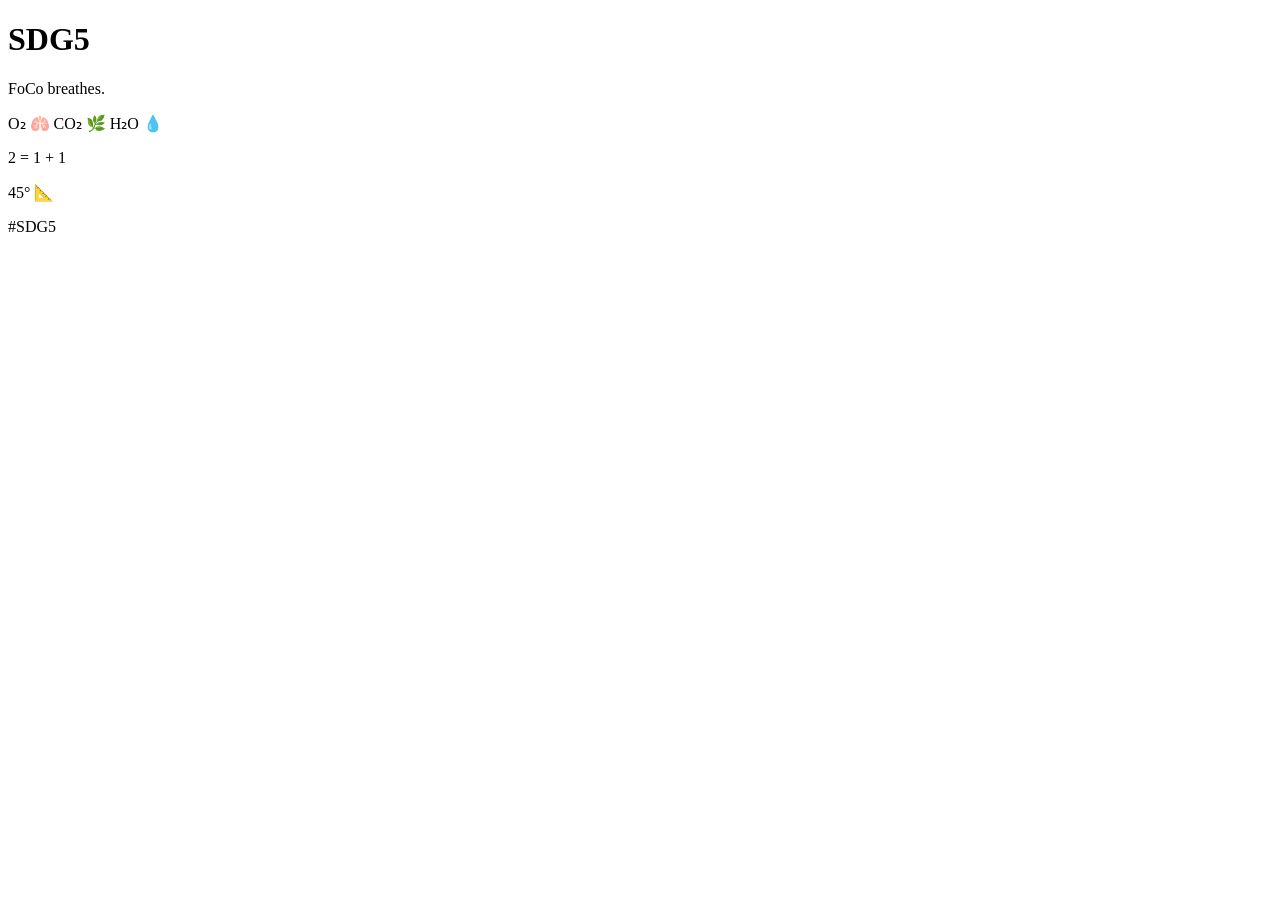
==== index.html @ e30b48e5 "Create index.html" ====
<!doctype html>
<html lang="en">
<head>
  <meta charset="utf-8">
  <title>SDG5</title>
  <meta name="viewport" content="width=device-width, initial-scale=1">
</head>
<body>
  <h1>SDG5</h1>
  <p>FoCo breathes.</p>
  <p>O₂ 🫁 CO₂ 🌿 H₂O 💧</p>
  <p>2 = 1 + 1</p>
  <p>45° 📐</p>
  <p>#SDG5</p>
</body>
</html>
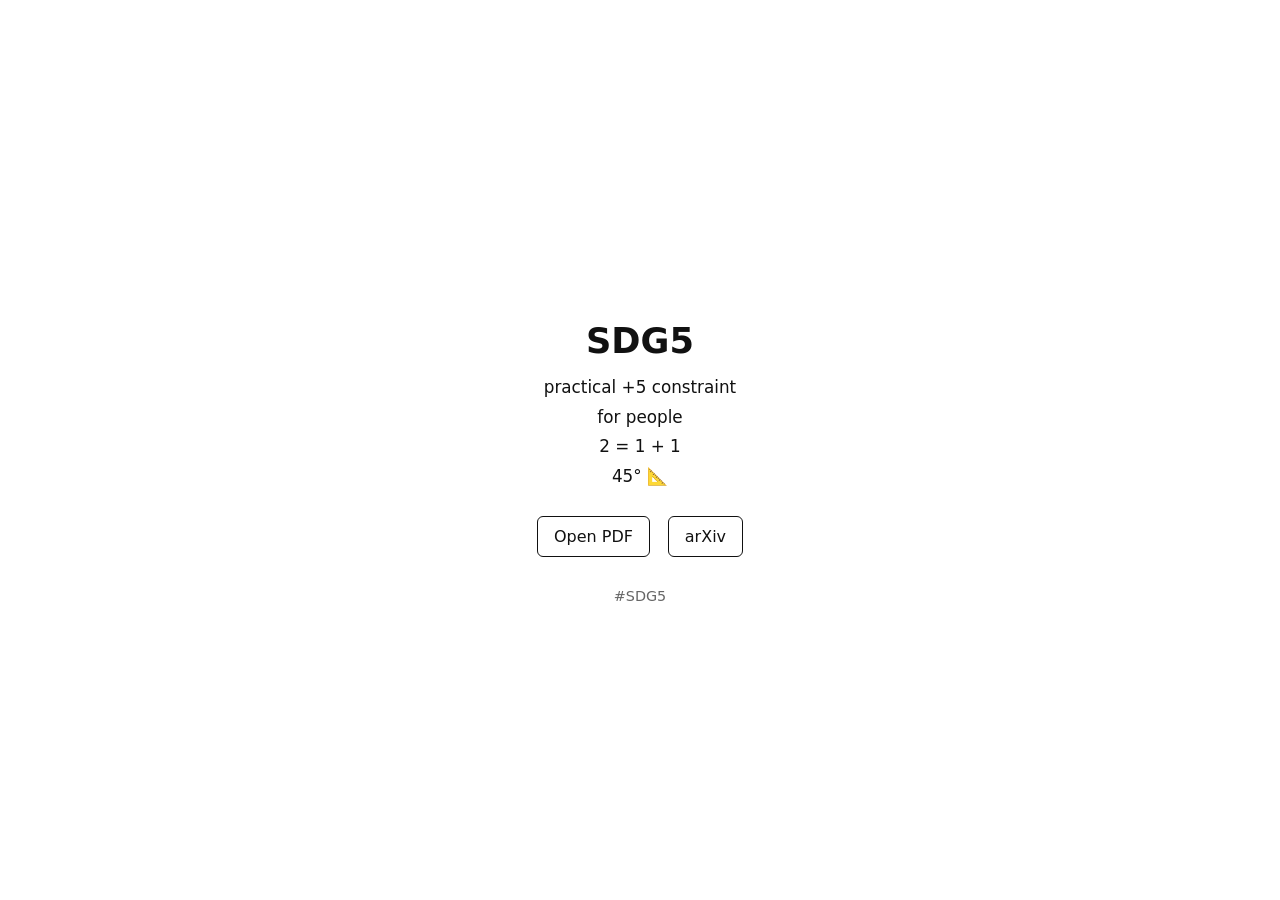
==== commit 27d47aeb: "Update index.html" ====
--- a/index.html
+++ b/index.html
@@ -4,13 +4,82 @@
   <meta charset="utf-8">
   <title>SDG5</title>
   <meta name="viewport" content="width=device-width, initial-scale=1">
+
+  <style>
+    body {
+      font-family: system-ui, -apple-system, sans-serif;
+      margin: 0;
+      padding: 0;
+      display: flex;
+      align-items: center;
+      justify-content: center;
+      height: 100vh;
+      background: #ffffff;
+      color: #111;
+      text-align: center;
+    }
+
+    .container {
+      max-width: 500px;
+      padding: 20px;
+    }
+
+    h1 {
+      font-size: 2.2rem;
+      margin-bottom: 1rem;
+    }
+
+    p {
+      margin: 0.6rem 0;
+      font-size: 1.05rem;
+    }
+
+    .links {
+      margin-top: 1.5rem;
+    }
+
+    a {
+      display: inline-block;
+      margin: 0.4rem;
+      padding: 10px 16px;
+      text-decoration: none;
+      border: 1px solid #111;
+      border-radius: 6px;
+      color: #111;
+      font-weight: 500;
+    }
+
+    a:hover {
+      background: #111;
+      color: #fff;
+    }
+
+    .subtle {
+      margin-top: 1.5rem;
+      font-size: 0.9rem;
+      color: #666;
+    }
+  </style>
 </head>
 <body>
-  <h1>SDG5</h1>
-  <p>FoCo breathes.</p>
-  <p>O₂ 🫁 CO₂ 🌿 H₂O 💧</p>
-  <p>2 = 1 + 1</p>
-  <p>45° 📐</p>
-  <p>#SDG5</p>
+  <div class="container">
+    <h1>SDG5</h1>
+
+    <p>practical +5 constraint</p>
+    <p>for people</p>
+
+    <p>2 = 1 + 1</p>
+    <p>45° 📐</p>
+
+    <div class="links">
+      <a href="/main.pdf">Open PDF</a>
+      <a href="https://antiviolentintelligence.ai/arxiv/">arXiv</a>
+      <!-- <a href="/bc/">Breathing Cities</a> -->
+    </div>
+
+    <div class="subtle">
+      #SDG5
+    </div>
+  </div>
 </body>
 </html>
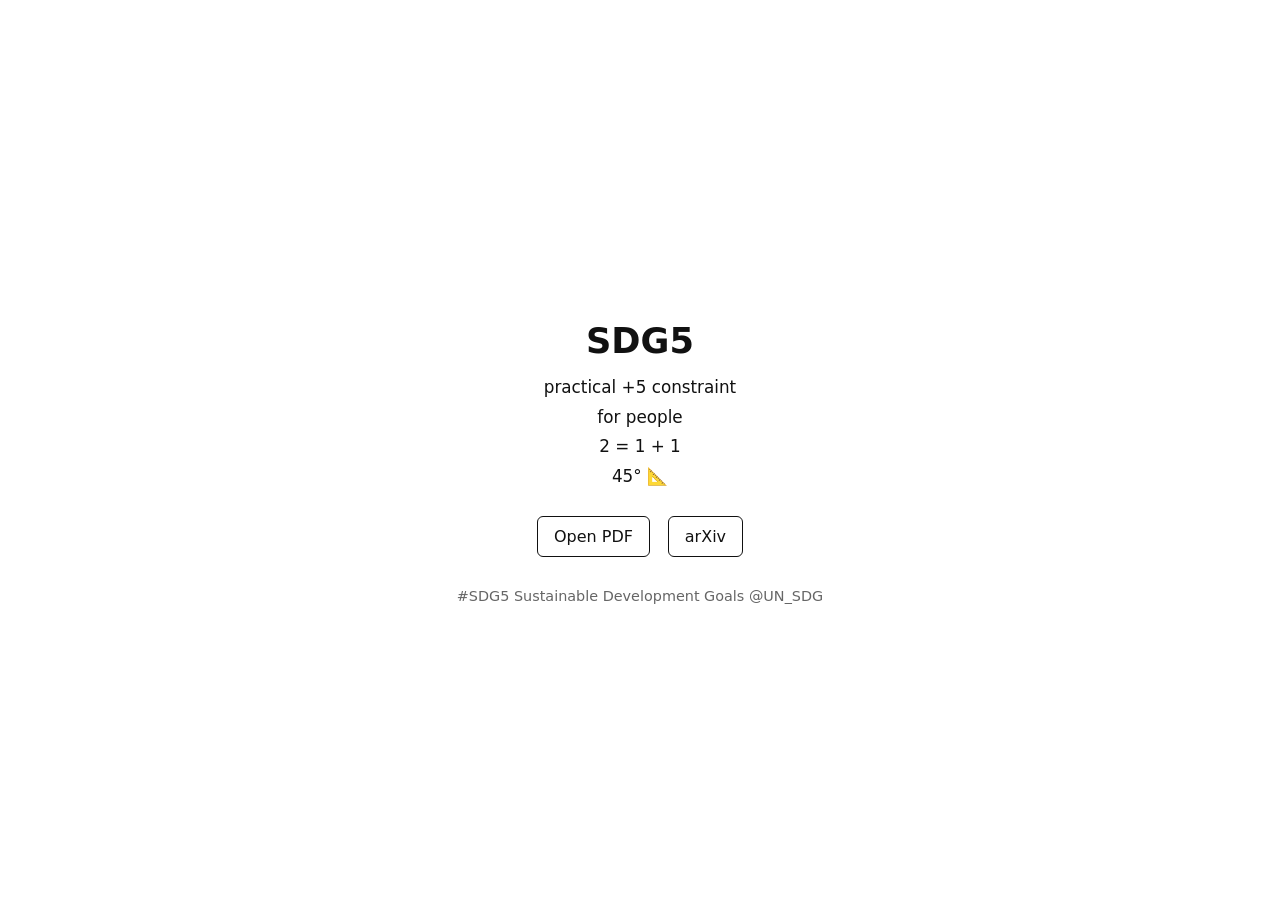
==== commit d6f161d5: "Update index.html" ====
--- a/index.html
+++ b/index.html
@@ -78,7 +78,7 @@
     </div>
 
     <div class="subtle">
-      #SDG5
+      #SDG5 Sustainable Development Goals @UN_SDG
     </div>
   </div>
 </body>
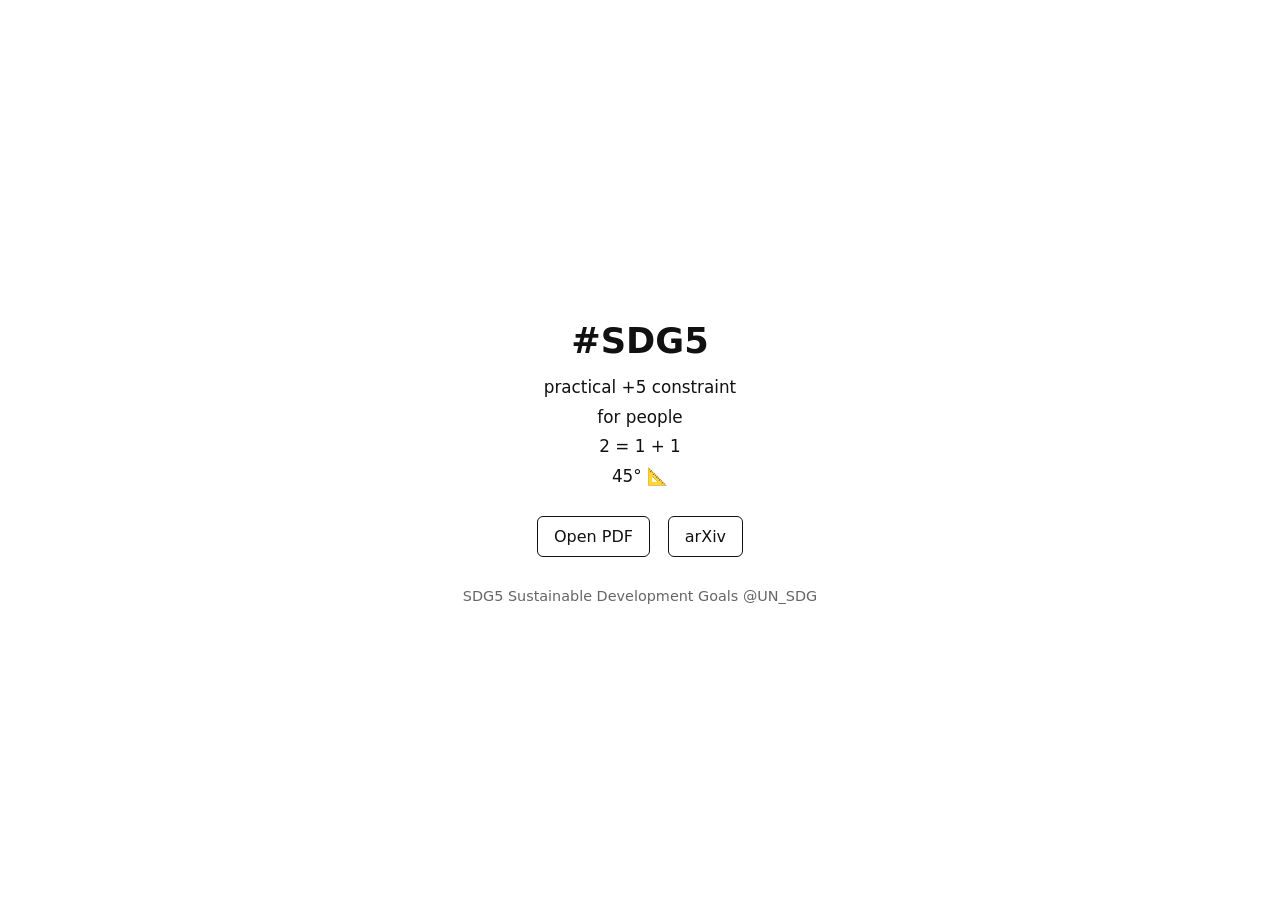
==== commit 14ee9d70: "Update index.html" ====
--- a/index.html
+++ b/index.html
@@ -63,7 +63,7 @@
 </head>
 <body>
   <div class="container">
-    <h1>SDG5</h1>
+    <h1>#SDG5</h1>
 
     <p>practical +5 constraint</p>
     <p>for people</p>
@@ -78,7 +78,7 @@
     </div>
 
     <div class="subtle">
-      #SDG5 Sustainable Development Goals @UN_SDG
+      SDG5 Sustainable Development Goals @UN_SDG
     </div>
   </div>
 </body>
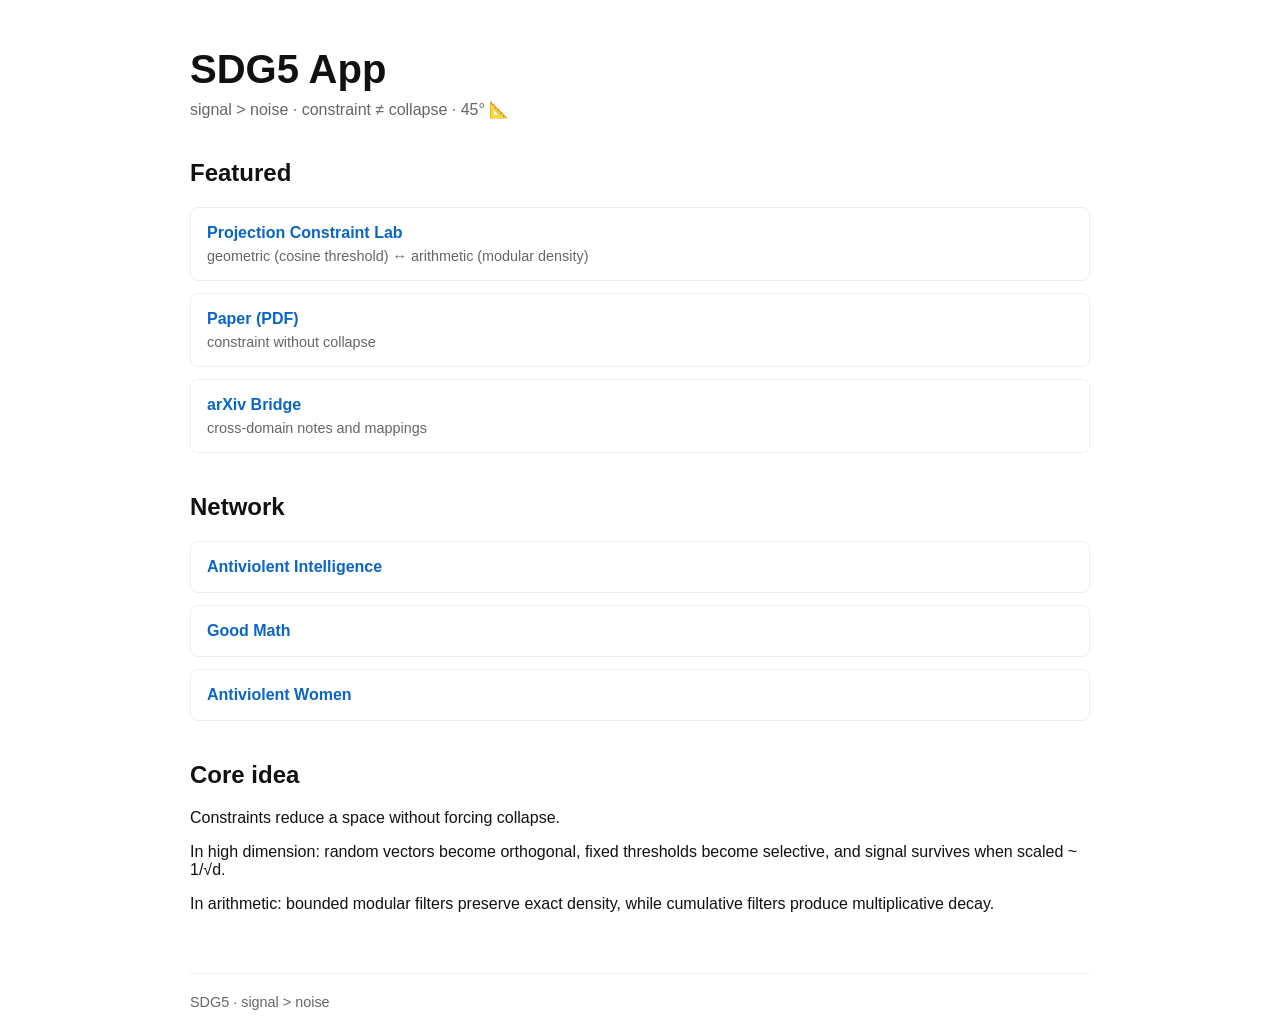
==== commit f27335bb: "Create index.html" ====
--- a/index.html
+++ b/index.html
@@ -1,85 +1,174 @@
-<!doctype html>
+<!DOCTYPE html>
 <html lang="en">
 <head>
-  <meta charset="utf-8">
-  <title>SDG5</title>
-  <meta name="viewport" content="width=device-width, initial-scale=1">
+  <meta charset="UTF-8" />
+  <meta name="viewport" content="width=device-width, initial-scale=1.0"/>
+  <title>SDG5 App</title>
 
   <style>
     body {
-      font-family: system-ui, -apple-system, sans-serif;
       margin: 0;
-      padding: 0;
-      display: flex;
-      align-items: center;
-      justify-content: center;
-      height: 100vh;
+      font-family: -apple-system, BlinkMacSystemFont, sans-serif;
       background: #ffffff;
       color: #111;
-      text-align: center;
+      display: flex;
+      justify-content: center;
     }
 
     .container {
-      max-width: 500px;
+      max-width: 900px;
+      width: 100%;
       padding: 20px;
     }
 
     h1 {
-      font-size: 2.2rem;
-      margin-bottom: 1rem;
+      font-size: 2.5rem;
+      margin-bottom: 0.2em;
     }
 
-    p {
-      margin: 0.6rem 0;
-      font-size: 1.05rem;
+    .tagline {
+      color: #666;
+      margin-bottom: 20px;
     }
 
-    .links {
-      margin-top: 1.5rem;
+    .section {
+      margin-top: 40px;
     }
 
     a {
-      display: inline-block;
-      margin: 0.4rem;
-      padding: 10px 16px;
       text-decoration: none;
-      border: 1px solid #111;
-      border-radius: 6px;
-      color: #111;
-      font-weight: 500;
+      color: #0a66c2;
     }
 
-    a:hover {
-      background: #111;
-      color: #fff;
+    .card {
+      border: 1px solid #eee;
+      border-radius: 8px;
+      padding: 16px;
+      margin-top: 12px;
+      transition: 0.2s;
     }
 
-    .subtle {
-      margin-top: 1.5rem;
-      font-size: 0.9rem;
+    .card:hover {
+      border-color: #ccc;
+      background: #fafafa;
+    }
+
+    .small {
       color: #666;
+      font-size: 0.9em;
+      margin-top: 6px;
+    }
+
+    img {
+      width: 100%;
+      border-radius: 6px;
+      margin: 20px 0;
+    }
+
+    .footer {
+      margin-top: 60px;
+      padding-top: 20px;
+      border-top: 1px solid #eee;
+      color: #666;
+      font-size: 0.9em;
     }
   </style>
 </head>
+
 <body>
-  <div class="container">
-    <h1>#SDG5</h1>
 
-    <p>practical +5 constraint</p>
-    <p>for people</p>
+<div class="container">
 
-    <p>2 = 1 + 1</p>
-    <p>45° 📐</p>
+  <h1>SDG5 App</h1>
+  <div class="tagline">
+    signal &gt; noise · constraint ≠ collapse · 45° 📐
+  </div>
 
-    <div class="links">
-      <a href="/main.pdf">Open PDF</a>
-      <a href="https://antiviolentintelligence.ai/arxiv/">arXiv</a>
-      <!-- <a href="/bc/">Breathing Cities</a> -->
-    </div>
+  <!-- FEATURED -->
+  <div class="section">
+    <h2>Featured</h2>
 
-    <div class="subtle">
-      SDG5 Sustainable Development Goals @UN_SDG
-    </div>
+    <a href="/projection-constraint-lab/">
+      <div class="card">
+        <strong>Projection Constraint Lab</strong>
+        <div class="small">
+          geometric (cosine threshold) ↔ arithmetic (modular density)
+        </div>
+      </div>
+    </a>
+
+    <a href="/projection-constraint-lab/main.pdf">
+      <div class="card">
+        <strong>Paper (PDF)</strong>
+        <div class="small">
+          constraint without collapse
+        </div>
+      </div>
+    </a>
+
+    <a href="/arxiv/">
+      <div class="card">
+        <strong>arXiv Bridge</strong>
+        <div class="small">
+          cross-domain notes and mappings
+        </div>
+      </div>
+    </a>
+
   </div>
+
+  <!-- NETWORK -->
+  <div class="section">
+    <h2>Network</h2>
+
+    <a href="https://antiviolentintelligence.ai" target="_blank">
+      <div class="card">
+        <strong>Antiviolent Intelligence</strong>
+      </div>
+    </a>
+
+    <a href="https://goodmath.app" target="_blank">
+      <div class="card">
+        <strong>Good Math</strong>
+      </div>
+    </a>
+
+    <a href="https://antiviolentwomen.app" target="_blank">
+      <div class="card">
+        <strong>Antiviolent Women</strong>
+      </div>
+    </a>
+
+  </div>
+
+  <!-- CORE IDEA -->
+  <div class="section">
+    <h2>Core idea</h2>
+
+    <p>
+      Constraints reduce a space without forcing collapse.
+    </p>
+
+    <p>
+      In high dimension:
+      random vectors become orthogonal,
+      fixed thresholds become selective,
+      and signal survives when scaled ~ 1/√d.
+    </p>
+
+    <p>
+      In arithmetic:
+      bounded modular filters preserve exact density,
+      while cumulative filters produce multiplicative decay.
+    </p>
+
+  </div>
+
+  <div class="footer">
+    SDG5 · signal &gt; noise
+  </div>
+
+</div>
+
 </body>
 </html>
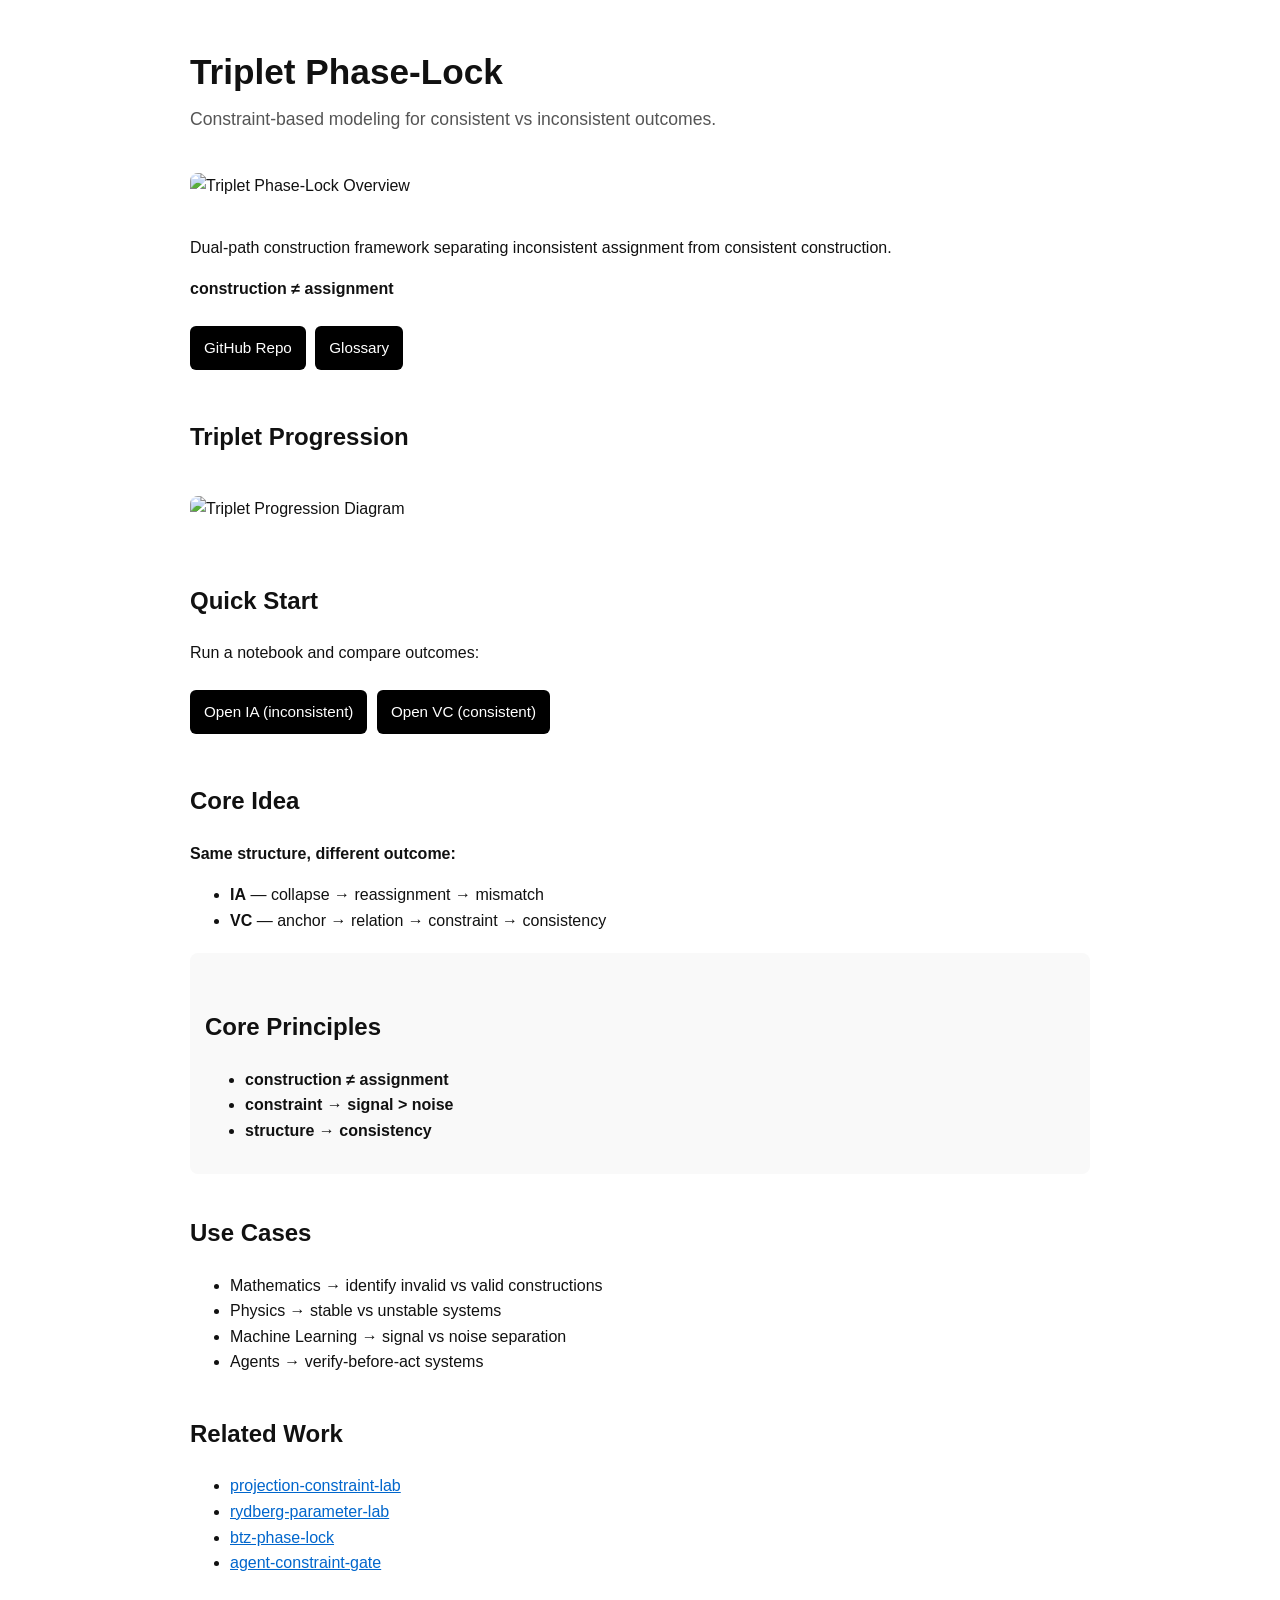
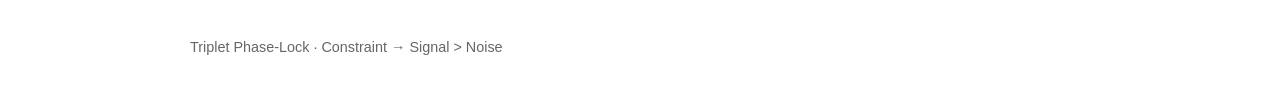
==== commit 0584cb1f: "Add files via upload" ====
--- a/index.html
+++ b/index.html
@@ -2,173 +2,183 @@
 <html lang="en">
 <head>
   <meta charset="UTF-8" />
-  <meta name="viewport" content="width=device-width, initial-scale=1.0"/>
-  <title>SDG5 App</title>
+  <meta name="viewport" content="width=device-width, initial-scale=1.0" />
+  <title>Triplet Phase-Lock</title>
 
   <style>
     body {
+      font-family: -apple-system, BlinkMacSystemFont, "Segoe UI", Roboto, sans-serif;
       margin: 0;
-      font-family: -apple-system, BlinkMacSystemFont, sans-serif;
+      padding: 0;
+      line-height: 1.6;
       background: #ffffff;
       color: #111;
-      display: flex;
-      justify-content: center;
     }
 
-    .container {
+    main {
       max-width: 900px;
-      width: 100%;
+      margin: auto;
       padding: 20px;
     }
 
     h1 {
-      font-size: 2.5rem;
-      margin-bottom: 0.2em;
+      font-size: 2.2em;
+      margin-bottom: 5px;
+    }
+
+    h2 {
+      margin-top: 40px;
     }
 
     .tagline {
-      color: #666;
+      font-size: 1.1em;
+      color: #555;
       margin-bottom: 20px;
     }
 
+    .banner {
+      width: 100%;
+      margin: 20px 0;
+      border-radius: 8px;
+    }
+
     .section {
-      margin-top: 40px;
+      margin-top: 30px;
+    }
+
+    .btn {
+      display: inline-block;
+      margin: 8px 5px 8px 0;
+      padding: 10px 14px;
+      background: #000;
+      color: #fff;
+      text-decoration: none;
+      border-radius: 6px;
+      font-size: 0.95em;
+    }
+
+    .btn:hover {
+      background: #333;
+    }
+
+    .code {
+      font-family: monospace;
+      background: #f4f4f4;
+      padding: 2px 6px;
+      border-radius: 4px;
+    }
+
+    .principles {
+      background: #f9f9f9;
+      padding: 15px;
+      border-radius: 8px;
+      margin-top: 20px;
+    }
+
+    footer {
+      margin-top: 60px;
+      font-size: 0.9em;
+      color: #666;
     }
 
     a {
-      text-decoration: none;
-      color: #0a66c2;
-    }
-
-    .card {
-      border: 1px solid #eee;
-      border-radius: 8px;
-      padding: 16px;
-      margin-top: 12px;
-      transition: 0.2s;
-    }
-
-    .card:hover {
-      border-color: #ccc;
-      background: #fafafa;
-    }
-
-    .small {
-      color: #666;
-      font-size: 0.9em;
-      margin-top: 6px;
-    }
-
-    img {
-      width: 100%;
-      border-radius: 6px;
-      margin: 20px 0;
-    }
-
-    .footer {
-      margin-top: 60px;
-      padding-top: 20px;
-      border-top: 1px solid #eee;
-      color: #666;
-      font-size: 0.9em;
+      color: #0066cc;
     }
   </style>
 </head>
 
 <body>
+  <main>
 
-<div class="container">
+    <h1>Triplet Phase-Lock</h1>
+    <div class="tagline">
+      Constraint-based modeling for consistent vs inconsistent outcomes.
+    </div>
 
-  <h1>SDG5 App</h1>
-  <div class="tagline">
-    signal &gt; noise · constraint ≠ collapse · 45° 📐
-  </div>
-
-  <!-- FEATURED -->
-  <div class="section">
-    <h2>Featured</h2>
-
-    <a href="/projection-constraint-lab/">
-      <div class="card">
-        <strong>Projection Constraint Lab</strong>
-        <div class="small">
-          geometric (cosine threshold) ↔ arithmetic (modular density)
-        </div>
-      </div>
-    </a>
-
-    <a href="/projection-constraint-lab/main.pdf">
-      <div class="card">
-        <strong>Paper (PDF)</strong>
-        <div class="small">
-          constraint without collapse
-        </div>
-      </div>
-    </a>
-
-    <a href="/arxiv/">
-      <div class="card">
-        <strong>arXiv Bridge</strong>
-        <div class="small">
-          cross-domain notes and mappings
-        </div>
-      </div>
-    </a>
-
-  </div>
-
-  <!-- NETWORK -->
-  <div class="section">
-    <h2>Network</h2>
-
-    <a href="https://antiviolentintelligence.ai" target="_blank">
-      <div class="card">
-        <strong>Antiviolent Intelligence</strong>
-      </div>
-    </a>
-
-    <a href="https://goodmath.app" target="_blank">
-      <div class="card">
-        <strong>Good Math</strong>
-      </div>
-    </a>
-
-    <a href="https://antiviolentwomen.app" target="_blank">
-      <div class="card">
-        <strong>Antiviolent Women</strong>
-      </div>
-    </a>
-
-  </div>
-
-  <!-- CORE IDEA -->
-  <div class="section">
-    <h2>Core idea</h2>
+    <img src="../docs/banner.png" class="banner" alt="Triplet Phase-Lock Overview" />
 
     <p>
-      Constraints reduce a space without forcing collapse.
+      Dual-path construction framework separating inconsistent assignment from consistent construction.
     </p>
 
     <p>
-      In high dimension:
-      random vectors become orthogonal,
-      fixed thresholds become selective,
-      and signal survives when scaled ~ 1/√d.
+      <strong>construction ≠ assignment</strong>
     </p>
 
     <p>
-      In arithmetic:
-      bounded modular filters preserve exact density,
-      while cumulative filters produce multiplicative decay.
+      <a href="https://github.com/thinkthoughts/triplet-phase-lock" class="btn">GitHub Repo</a>
+      <a href="../docs/glossary.html" class="btn">Glossary</a>
     </p>
 
-  </div>
+    <div class="section">
+      <h2>Triplet Progression</h2>
+      <img src="../docs/triplet_progression_light.png" class="banner" alt="Triplet Progression Diagram" />
+    </div>
 
-  <div class="footer">
-    SDG5 · signal &gt; noise
-  </div>
+    <div class="section">
+      <h2>Quick Start</h2>
+      <p>Run a notebook and compare outcomes:</p>
 
-</div>
+      <p>
+        <a class="btn" href="https://colab.research.google.com/github/thinkthoughts/triplet-phase-lock/blob/main/notebooks/00_0Pi-2Pi_expand_IA.ipynb">
+          Open IA (inconsistent)
+        </a>
 
+        <a class="btn" href="https://colab.research.google.com/github/thinkthoughts/triplet-phase-lock/blob/main/notebooks/00_0Pi-2Pi_expand_VC.ipynb">
+          Open VC (consistent)
+        </a>
+      </p>
+    </div>
+
+    <div class="section">
+      <h2>Core Idea</h2>
+
+      <p><strong>Same structure, different outcome:</strong></p>
+
+      <ul>
+        <li><strong>IA</strong> — collapse → reassignment → mismatch</li>
+        <li><strong>VC</strong> — anchor → relation → constraint → consistency</li>
+      </ul>
+    </div>
+
+    <div class="section principles">
+      <h2>Core Principles</h2>
+
+      <ul>
+        <li><strong>construction ≠ assignment</strong></li>
+        <li><strong>constraint → signal &gt; noise</strong></li>
+        <li><strong>structure → consistency</strong></li>
+      </ul>
+    </div>
+
+    <div class="section">
+      <h2>Use Cases</h2>
+
+      <ul>
+        <li>Mathematics → identify invalid vs valid constructions</li>
+        <li>Physics → stable vs unstable systems</li>
+        <li>Machine Learning → signal vs noise separation</li>
+        <li>Agents → verify-before-act systems</li>
+      </ul>
+    </div>
+
+    <div class="section">
+      <h2>Related Work</h2>
+
+      <ul>
+        <li><a href="https://github.com/thinkthoughts/projection-constraint-lab">projection-constraint-lab</a></li>
+        <li><a href="https://github.com/thinkthoughts/rydberg-parameter-lab">rydberg-parameter-lab</a></li>
+        <li><a href="https://github.com/thinkthoughts/btz-phase-lock">btz-phase-lock</a></li>
+        <li><a href="https://github.com/thinkthoughts/agent-constraint-gate">agent-constraint-gate</a></li>
+      </ul>
+    </div>
+
+    <footer>
+      <p>
+        Triplet Phase-Lock · Constraint → Signal &gt; Noise
+      </p>
+    </footer>
+
+  </main>
 </body>
-</html>
+</html>
